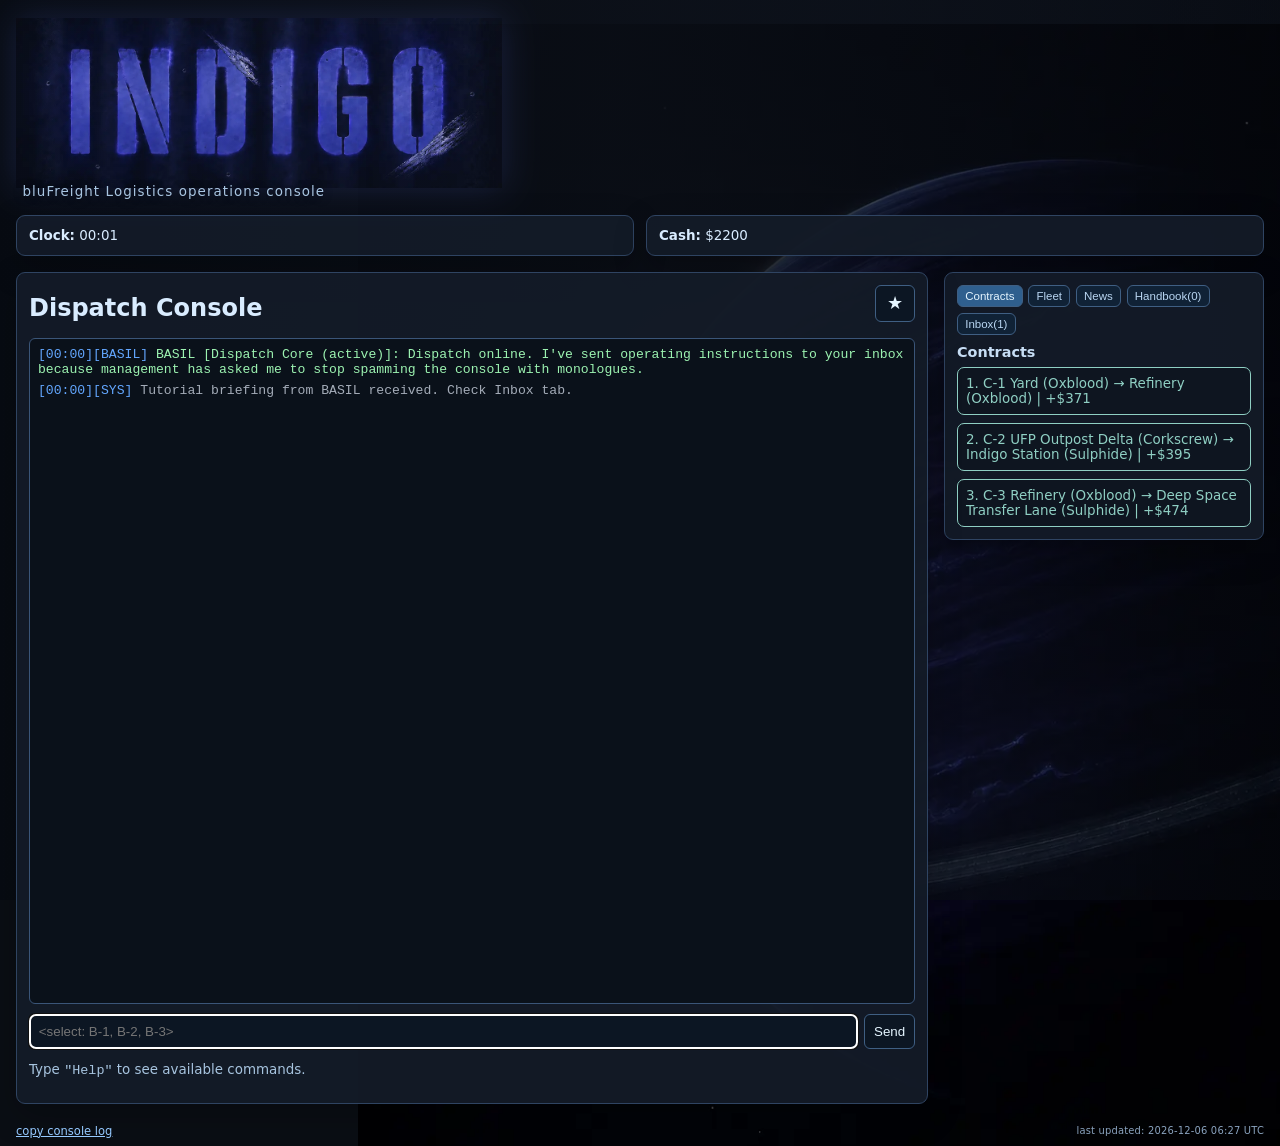
==== index.html @ 4b0c371c "Prevent desktop background seam" ====
<!doctype html>
<html lang="en">
<head>
  <meta charset="UTF-8" />
  <meta name="viewport" content="width=device-width, initial-scale=1.0" />
  <title>bluFreight Indigo Ops Prototype</title>
  <link rel="preload" as="image" href="assets/indigo-title.webp" type="image/webp" />
  <link rel="preload" as="image" href="assets/indigo-planet.webp" type="image/webp" />
  <link rel="stylesheet" href="styles.css?v=indigo-art-20260921b" />
</head>
<body>
  <main class="layout">
    <header class="game-header">
      <h1 class="game-title">
        <span class="sr-only">INDIGO</span>
        <img class="game-title-art" src="assets/indigo-title.webp" width="1200" height="419" alt="" aria-hidden="true" />
      </h1>
      <p>bluFreight Logistics operations console</p>
    </header>

    <section class="stats" aria-label="Game statistics">
      <div><strong>Clock:</strong> <span id="clock">00:00</span></div>
      <div><strong>Cash:</strong> $<span id="cash">0</span></div>
    </section>
    <div class="sr-only" aria-hidden="true">
      <span id="rep">0</span>
      <span id="risk">0</span>
      <span id="escort">Off</span>
    </div>

    <section class="grid">
      <article class="panel metrics-panel">
        <div class="tab-row" role="tablist" aria-label="Grid tabs">
          <button type="button" class="tab-btn is-active" role="tab" aria-selected="true" aria-controls="metrics-contracts" id="tab-contracts" data-tab="contracts">Contracts</button>
          <button type="button" class="tab-btn" role="tab" aria-selected="false" aria-controls="metrics-fleet" id="tab-fleet" data-tab="fleet">Fleet</button>
          <button type="button" class="tab-btn" role="tab" aria-selected="false" aria-controls="metrics-news" id="tab-news" data-tab="news">News</button>
          <button type="button" class="tab-btn" role="tab" aria-selected="false" aria-controls="metrics-almanac" id="tab-almanac" data-tab="almanac">Handbook(<span id="handbook-unread">0</span>)</button>
          <button type="button" class="tab-btn" role="tab" aria-selected="false" aria-controls="metrics-inbox" id="tab-inbox" data-tab="inbox">Inbox(<span id="inbox-unread">0</span>)</button>
        </div>
        <section id="metrics-contracts" class="tab-panel is-active" role="tabpanel" aria-labelledby="tab-contracts">
          <h3>Contracts</h3>
          <ul id="contracts" class="list"></ul>
        </section>
        <section id="metrics-fleet" class="tab-panel" role="tabpanel" aria-labelledby="tab-fleet" hidden>
          <h3>Fleet</h3>
          <ul id="fleet" class="list"></ul>
        </section>
        <section id="metrics-news" class="tab-panel" role="tabpanel" aria-labelledby="tab-news" hidden>
          <h3>News</h3>
          <ul id="news-list" class="list"></ul>
        </section>
        <section id="metrics-almanac" class="tab-panel" role="tabpanel" aria-labelledby="tab-almanac" hidden>
          <h3>Handbook</h3>
          <div id="almanac-root" class="almanac-root"></div>
        </section>
        <section id="metrics-inbox" class="tab-panel" role="tabpanel" aria-labelledby="tab-inbox" hidden>
          <h3>Inbox</h3>
          <ul id="inbox-list" class="list"></ul>
        </section>
      </article>

      <article class="panel terminal">
        <div class="console-header">
          <h2>Dispatch Console</h2>
          <button id="console-follow-toggle" type="button" class="copy-btn">★</button>
        </div>
        <div id="feed" class="feed" aria-live="polite"></div>
        <form id="cmd-form" class="cmd-form">
          <label for="cmd" class="sr-only">Command</label>
          <input id="cmd" autocomplete="off" placeholder="<Select a ship>" />
          <label for="hail-action" class="sr-only">Hail action</label>
          <select id="hail-action" hidden>
            <option value="request">request</option>
            <option value="threaten">threaten</option>
            <option value="thank_you">thank you</option>
            <option value="negotiate">negotiate</option>
            <option value="insult">insult</option>
            <option value="goodbye">goodbye</option>
          </select>
          <button type="submit">Send</button>
        </form>
        <p class="hint">Type <code>"Help"</code> to see available commands.</p>
      </article>
    </section>
  </main>
  <footer class="build-meta-wrap" aria-label="Build metadata">
    <a id="copy-console-link" class="build-meta-link" href="#">copy console log</a>
    <small id="build-meta" class="build-meta">last updated: loading…</small>
  </footer>

  <script>
    const buildMetaElement = document.getElementById("build-meta");
    if (buildMetaElement) {
      const sourceDate = document.lastModified ? new Date(document.lastModified) : new Date();
      const utcDate = Number.isNaN(sourceDate.getTime()) ? new Date() : sourceDate;
      const formattedUtc = utcDate.toISOString().replace("T", " ").slice(0, 16);
      buildMetaElement.textContent = `last updated: ${formattedUtc} UTC`;
    }
    const tabButtons = Array.from(document.querySelectorAll(".tab-btn"));
    const tabPanels = Array.from(document.querySelectorAll(".tab-panel"));
    const setTab = (targetTab) => {
      tabButtons.forEach((button) => {
        const isActive = button.dataset.tab === targetTab;
        button.classList.toggle("is-active", isActive);
        button.setAttribute("aria-selected", String(isActive));
      });
      tabPanels.forEach((panel) => {
        const isActive = panel.id === `metrics-${targetTab}`;
        panel.classList.toggle("is-active", isActive);
        panel.hidden = !isActive;
      });
    };
    tabButtons.forEach((button) => {
      button.addEventListener("click", () => setTab(button.dataset.tab));
    });
  </script>
  <script type="module" src="game.js?v=loaded-handbook-cargo-20260920"></script>
</body>
</html>
---- styles.css ----
:root {
  color-scheme: dark;
  font-family: "IBM Plex Sans", Inter, system-ui, sans-serif;
  --color-bg-page-start: #1a2230;
  --color-bg-page-end: #0a0e14;
  --color-bg-panel: #131b27;
  --color-bg-feed: #0a111a;
  --color-bg-input: #0c1623;
  --color-bg-list-item: #0e1520;
  --color-bg-tab: #102236;
  --color-bg-almanac: #0d1724;
  --color-bg-button-primary: #1d3f5f;
  --color-bg-button: #2e5378;
  --color-bg-button-hover: #4472a1;
  --color-bg-button-active: #2f5f8e;
  --color-bg-button-off: #2a2f36;
  --color-border-panel: #2f4462;
  --color-border-list: #395273;
  --color-border-control: #3f5f83;
  --color-border-feed: #3a5578;
  --color-border-almanac: #35516f;
  --color-border-almanac-divider: #22364d;
  --color-border-dashed: #28415b;
  --color-border-button-off: #555f6d;
  --color-text-page: #d9ecff;
  --color-text-heading: #93cdff;
  --color-text-tab: #b9d6f2;
  --color-text-tab-active: #e5f5ff;
  --color-text-panel-heading: #c7def5;
  --color-text-link: #63a7ff;
  --color-text-main: #e9f2fb;
  --color-text-inbox-summary: #cde6ff;
  --color-text-system: #a4acb8;
  --color-text-button-off: #c4ccd6;
  --color-text-hint: #a7c4df;
  --color-text-build-meta: #8aa3bf;
  --color-text-build-link-hover: #c6e3ff;
  --color-text-choice: #f8cf68;
  --console-neutral-comm: #8fcfc3;
  --console-ufp-comm: #ffd86a;
  --console-blufreight-comm: #95c9ff;
  --console-basil: #9cf3b1;
  --console-budde: #d7b8ff;
  --console-blister: #ffb076;
  --console-arcworks: #b38762;
}

body {
  margin: 0;
  background-color: var(--color-bg-page-end);
  background-image:
    linear-gradient(90deg, rgba(7, 11, 18, 0.98) 0%, rgba(10, 14, 22, 0.9) 48%, rgba(6, 9, 17, 0.54) 100%),
    url("assets/indigo-planet.webp"),
    radial-gradient(circle at top, var(--color-bg-page-start) 0%, var(--color-bg-page-end) 68%);
  background-position: center, right -4vw top 1.5rem, center;
  background-repeat: no-repeat;
  background-size: cover, auto max(calc(100vh + 5rem), min(101.3vw, 1440px)), cover;
  background-attachment: fixed;
  color: var(--color-text-page);
  min-height: 100vh;
}

.layout {
  max-width: min(1700px, 100%);
  margin: 0 auto;
  padding: 1rem;
  font-size: 0.84rem;
  min-height: calc(100vh - 2.5rem);
  display: flex;
  flex-direction: column;
}

.game-header {
  display: flex;
  flex-direction: column;
  align-items: flex-start;
  padding-top: 0.15rem;
}

.game-title {
  width: clamp(300px, 38vw, 520px);
  margin: 0;
  line-height: 0;
}

.game-title-art {
  display: block;
  width: 100%;
  height: auto;
  opacity: 0.9;
  mix-blend-mode: screen;
  filter: drop-shadow(0 0 18px rgba(82, 101, 255, 0.2));
}

.game-header p {
  margin: -0.25rem 0 0 0.4rem;
  color: var(--color-text-hint);
  letter-spacing: 0.08em;
  text-shadow: 0 1px 8px #000;
}

.stats {
  display: grid;
  grid-template-columns: repeat(auto-fit, minmax(150px, 1fr));
  gap: 0.75rem;
  margin: 1rem 0;
}

.stats div,
.panel {
  border: 1px solid var(--color-border-panel);
  background: rgba(19, 27, 39, 0.96);
  border-radius: 9px;
  padding: 0.75rem;
  box-shadow: 0 12px 34px rgba(0, 0, 0, 0.22);
}

.hidden-ui-stat {
  display: none;
}

.grid {
  display: grid;
  grid-template-columns: 1fr minmax(260px, 320px);
  grid-template-areas: "terminal metrics";
  gap: 1rem;
  align-items: start;
  flex: 1;
}

.list {
  list-style: none;
  margin: 0;
  padding: 0;
  display: grid;
  gap: 0.5rem;
}

.list li {
  border: 1px solid var(--color-border-list);
  border-radius: 7px;
  background: var(--color-bg-list-item);
  padding: 0.5rem;
}

#contracts.list li.contract-client-neutral,
#contracts.list li.contract-client-civilian,
#contracts.list li.contract-client-municipal {
  border-color: var(--console-neutral-comm) !important;
  color: var(--console-neutral-comm) !important;
}

#contracts.list li.contract-client-ufp {
  border-color: var(--console-ufp-comm) !important;
  color: var(--console-ufp-comm) !important;
}

#fleet.list li {
  border-color: var(--console-blufreight-comm);
  color: var(--console-blufreight-comm);
}

.terminal {
  grid-area: terminal;
  font-size: 1rem;
}

.metrics-panel {
  grid-area: metrics;
}

.tab-row {
  display: flex;
  flex-wrap: wrap;
  gap: 0.35rem;
  margin-bottom: 0.55rem;
}

.tab-btn {
  font-size: 0.72rem;
  padding: 0.25rem 0.45rem;
  border-radius: 6px;
  border: 1px solid var(--color-border-control);
  background: var(--color-bg-tab);
  color: var(--color-text-tab);
}

.tab-btn.is-active {
  background: var(--color-bg-button-active);
  color: var(--color-text-tab-active);
}

.tab-panel h3 {
  margin: 0.2rem 0 0.45rem;
  font-size: 0.9rem;
  color: var(--color-text-panel-heading);
}

.almanac-root {
  display: grid;
  gap: 0.55rem;
}

.almanac-category {
  border: 1px solid var(--color-border-almanac);
  border-radius: 7px;
  background: var(--color-bg-almanac);
}

.almanac-category > summary,
.almanac-group > summary,
.almanac-entry > summary {
  cursor: pointer;
  list-style: none;
}

.almanac-category.has-unread > summary,
.almanac-group.has-unread > summary,
.almanac-entry.is-unread > summary {
  font-weight: 700;
}

.new-item-marker {
  display: inline-block;
  margin-left: 0.4rem;
  padding: 0.05rem 0.3rem;
  border: 1px solid currentColor;
  border-radius: 999px;
  color: var(--color-text-panel-heading);
  font-size: 0.62rem;
  line-height: 1.2;
  text-transform: uppercase;
  vertical-align: 0.08rem;
}

.almanac-category > summary {
  padding: 0.45rem 0.55rem;
  color: var(--color-text-link);
  font-weight: 700;
}

.almanac-group,
.almanac-entry {
  border-top: 1px solid var(--color-border-almanac-divider);
}

.almanac-group > summary {
  padding: 0.4rem 0.55rem;
  color: var(--color-text-link);
  font-weight: 700;
}

.news-item {
  padding: 0.5rem 0.55rem;
}

.news-item strong {
  display: block;
  color: var(--color-text-link);
  margin-bottom: 0.3rem;
}

.news-item p {
  margin: 0;
  color: var(--color-text-main);
  line-height: 1.35;
}

.news-item-empty {
  color: var(--color-text-muted);
}

.almanac-entry > summary {
  padding: 0.4rem 0.55rem;
  color: var(--color-text-link);
  font-weight: 400;
}

.almanac-entry-description {
  margin: 0;
  padding: 0.2rem 0.55rem 0.55rem;
  color: var(--color-text-main);
  line-height: 1.35;
  border-top: 1px dashed var(--color-border-dashed);
}

.inbox-item {
  padding: 0;
  overflow: hidden;
  border-color: var(--inbox-message-color, var(--color-border-list));
}

.inbox-item.is-unread {
  box-shadow: inset 3px 0 0 var(--color-text-panel-heading);
}

.inbox-message-basil {
  --inbox-message-color: var(--console-basil);
}

.inbox-message-budde {
  --inbox-message-color: var(--console-budde);
}

.inbox-message-comms-blufreight {
  --inbox-message-color: var(--console-blufreight-comm);
}

.inbox-message-comms,
.inbox-message-sys {
  --inbox-message-color: var(--console-neutral-comm);
}

.inbox-message-comms-ufp {
  --inbox-message-color: var(--console-ufp-comm);
}

.inbox-message-comms-blister {
  --inbox-message-color: var(--console-blister);
}

.inbox-message-comms-arcworks {
  --inbox-message-color: var(--console-arcworks);
}

.inbox-mail > summary {
  cursor: pointer;
  list-style: none;
  padding: 0.45rem 0.55rem;
  color: var(--inbox-message-color, var(--color-text-inbox-summary));
  font-weight: 700;
}

.inbox-mail-body {
  margin: 0;
  padding: 0.2rem 0.55rem 0.6rem;
  border-top: 1px dashed var(--color-border-dashed);
  color: var(--inbox-message-color, var(--color-text-main));
  line-height: 1.4;
  white-space: pre-line;
}

.feed {
  height: min(72vh, 900px);
  overflow: auto;
  background: var(--color-bg-feed);
  border: 1px solid var(--color-border-feed);
  border-radius: 6px;
  padding: 0.5rem;
  font-family: ui-monospace, SFMono-Regular, Menlo, monospace;
  font-size: 0.82rem;
  white-space: pre-wrap;
}

.line {
  margin-bottom: 0.35rem;
}

.body {
  color: var(--color-text-main);
}

.stamp {
  color: var(--color-text-link);
}

.line.type-sys .body {
  color: var(--color-text-system);
}

.line.type-basil .body {
  color: var(--console-basil);
}

.line.type-budde .body {
  color: var(--console-budde);
}

.line.type-comms-blufreight .body {
  color: var(--console-blufreight-comm);
}

.line.type-comms .body {
  color: var(--console-neutral-comm);
}

.line.type-comms-ufp .body {
  color: var(--console-ufp-comm);
}

.line.type-comms-blister .body {
  color: var(--console-blister);
}

.line.type-comms-arcworks .body {
  color: var(--console-arcworks);
}

.copy-btn {
  margin-bottom: 0.5rem;
  border-radius: 6px;
  border: 1px solid var(--color-border-control);
  background: var(--color-bg-button-primary);
  color: var(--color-text-tab-active);
  padding: 0.4rem 0.6rem;
  font-size: 0.78rem;
}

.console-header {
  display: flex;
  align-items: center;
  justify-content: space-between;
  gap: 0.45rem;
  margin-bottom: 0.5rem;
}

.console-header h2 {
  margin: 0;
}

#console-follow-toggle {
  font-size: 1.1rem;
  line-height: 1;
  padding-inline: 0.7rem;
}

.copy-btn.is-off {
  background: var(--color-bg-button-off);
  border-color: var(--color-border-button-off);
  color: var(--color-text-button-off);
}

.copy-btn:hover {
  background: var(--color-bg-button-active);
}

.choice {
  color: var(--color-text-choice);
  font-weight: 700;
}

.cmd-form {
  margin-top: 0.6rem;
  display: grid;
  grid-template-columns: 1fr auto;
  gap: 0.4rem;
}

.terminal input,
.terminal button {
  border-radius: 6px;
  border: 1px solid var(--color-border-control);
  background: var(--color-bg-input);
  color: var(--color-text-tab-active);
  padding: 0.55rem;
}

button {
  cursor: pointer;
  background: var(--color-bg-button);
}

button:hover {
  background: var(--color-bg-button-hover);
}

.hint {
  color: var(--color-text-hint);
  font-size: 0.84rem;
}

.sr-only {
  position: absolute;
  width: 1px;
  height: 1px;
  overflow: hidden;
  clip-path: inset(50%);
}

.build-meta-wrap {
  display: flex;
  justify-content: space-between;
  align-items: center;
  margin: 0.2rem 0 0.6rem;
  padding: 0 1rem;
}

.build-meta {
  font-size: 0.62rem;
  color: var(--color-text-build-meta);
  letter-spacing: 0.02em;
}

.build-meta-link {
  font-size: 0.72rem;
  color: var(--console-blufreight-comm);
  text-decoration: underline;
  text-transform: lowercase;
}

.build-meta-link:hover {
  color: var(--color-text-build-link-hover);
}

@media (max-width: 800px) {
  body {
    background-position: center, center top 5rem, center;
    background-size: cover, 140vw auto, cover;
    background-attachment: scroll;
  }

  .game-header {
    align-items: center;
    text-align: center;
  }

  .game-title {
    width: min(92vw, 500px);
  }

  .game-header p {
    margin-left: 0;
  }

  .grid {
    grid-template-columns: 1fr;
    grid-template-areas:
      "terminal"
      "metrics";
  }

  .feed {
    height: 50vh;
  }
}
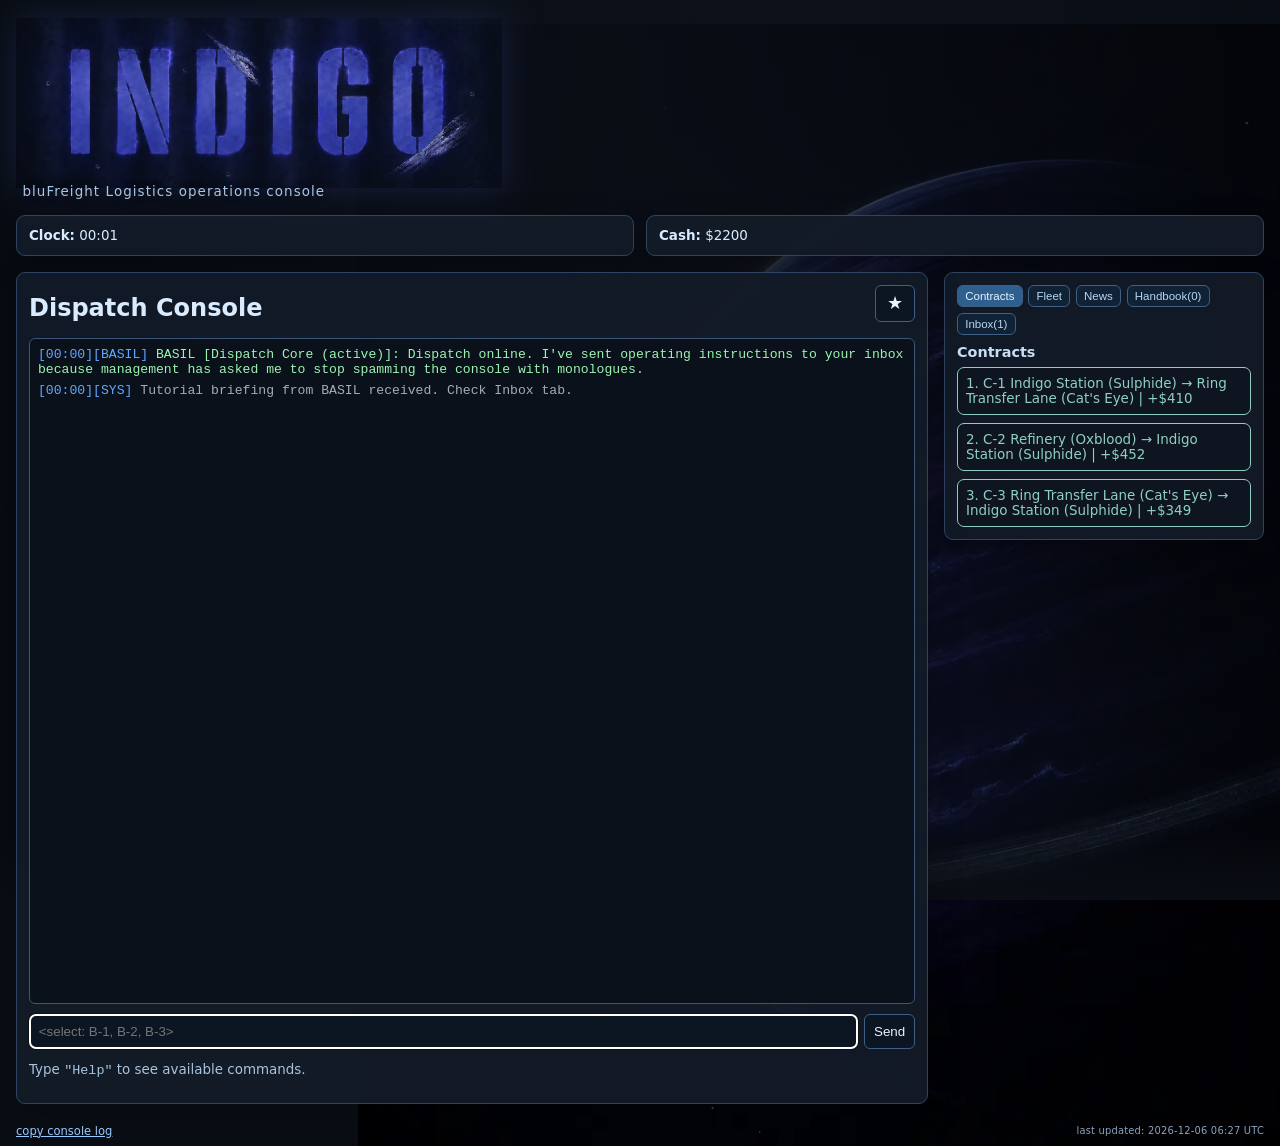
==== commit 4c5353e1: "Restore planet scale and fade desktop edge" ====
--- a/index.html
+++ b/index.html
@@ -6,7 +6,7 @@
   <title>bluFreight Indigo Ops Prototype</title>
   <link rel="preload" as="image" href="assets/indigo-title.webp" type="image/webp" />
   <link rel="preload" as="image" href="assets/indigo-planet.webp" type="image/webp" />
-  <link rel="stylesheet" href="styles.css?v=indigo-art-20260921b" />
+  <link rel="stylesheet" href="styles.css?v=indigo-art-20260921c" />
 </head>
 <body>
   <main class="layout">
--- a/styles.css
+++ b/styles.css
@@ -49,12 +49,13 @@
   margin: 0;
   background-color: var(--color-bg-page-end);
   background-image:
+    linear-gradient(to top, rgba(10, 14, 20, 1) 0%, rgba(10, 14, 20, 0) 4rem),
     linear-gradient(90deg, rgba(7, 11, 18, 0.98) 0%, rgba(10, 14, 22, 0.9) 48%, rgba(6, 9, 17, 0.54) 100%),
     url("assets/indigo-planet.webp"),
     radial-gradient(circle at top, var(--color-bg-page-start) 0%, var(--color-bg-page-end) 68%);
-  background-position: center, right -4vw top 1.5rem, center;
+  background-position: center, center, right -4vw top 1.5rem, center;
   background-repeat: no-repeat;
-  background-size: cover, auto max(calc(100vh + 5rem), min(101.3vw, 1440px)), cover;
+  background-size: cover, cover, min(76vw, 1080px) auto, cover;
   background-attachment: fixed;
   color: var(--color-text-page);
   min-height: 100vh;
@@ -504,6 +505,10 @@
 
 @media (max-width: 800px) {
   body {
+    background-image:
+      linear-gradient(90deg, rgba(7, 11, 18, 0.98) 0%, rgba(10, 14, 22, 0.9) 48%, rgba(6, 9, 17, 0.54) 100%),
+      url("assets/indigo-planet.webp"),
+      radial-gradient(circle at top, var(--color-bg-page-start) 0%, var(--color-bg-page-end) 68%);
     background-position: center, center top 5rem, center;
     background-size: cover, 140vw auto, cover;
     background-attachment: scroll;
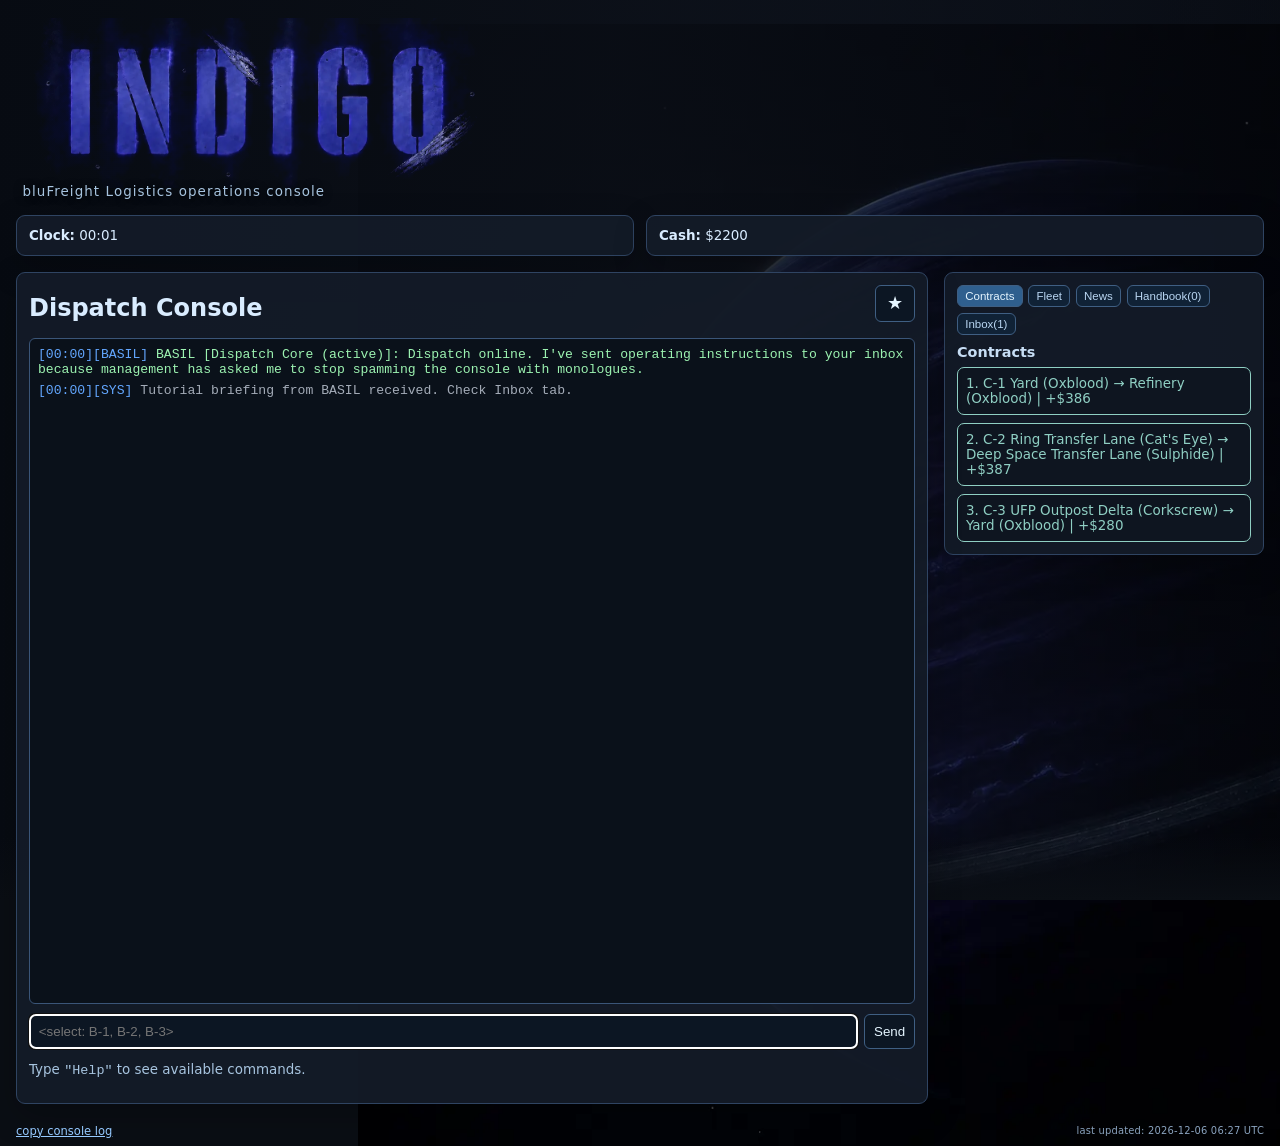
==== commit dd81f67c: "Blend Indigo title artwork into background" ====
--- a/index.html
+++ b/index.html
@@ -6,7 +6,7 @@
   <title>bluFreight Indigo Ops Prototype</title>
   <link rel="preload" as="image" href="assets/indigo-title.webp" type="image/webp" />
   <link rel="preload" as="image" href="assets/indigo-planet.webp" type="image/webp" />
-  <link rel="stylesheet" href="styles.css?v=indigo-art-20260921c" />
+  <link rel="stylesheet" href="styles.css?v=indigo-art-20260921d" />
 </head>
 <body>
   <main class="layout">
--- a/styles.css
+++ b/styles.css
@@ -89,8 +89,7 @@
   width: 100%;
   height: auto;
   opacity: 0.9;
-  mix-blend-mode: screen;
-  filter: drop-shadow(0 0 18px rgba(82, 101, 255, 0.2));
+  mix-blend-mode: lighten;
 }
 
 .game-header p {
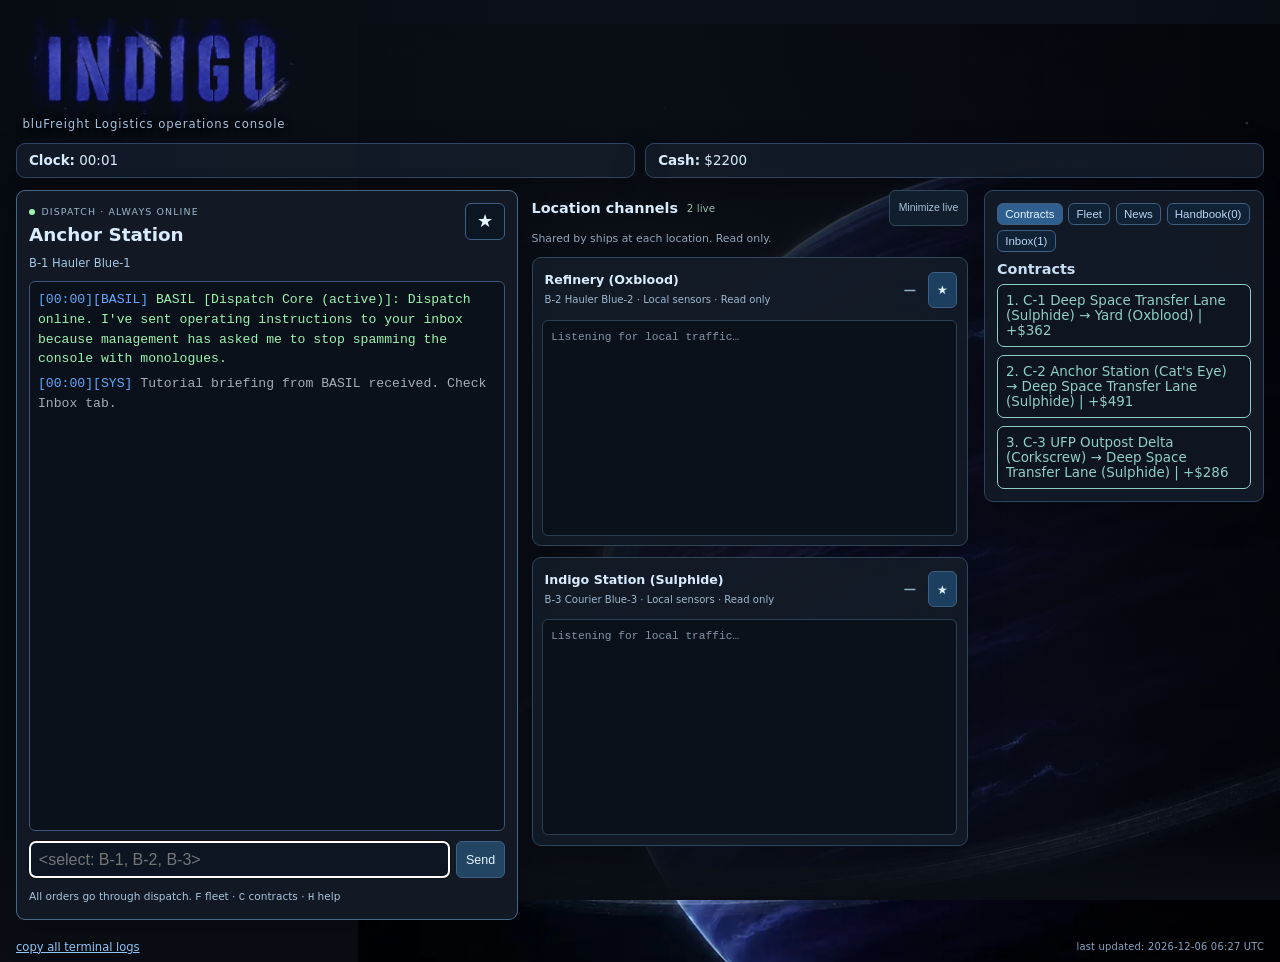
==== commit f647a098: "Add location-based read-only terminals with persistent signal history Keep Anchor dispatch always op" ====
--- a/index.html
+++ b/index.html
@@ -6,7 +6,7 @@
   <title>bluFreight Indigo Ops Prototype</title>
   <link rel="preload" as="image" href="assets/indigo-title.webp" type="image/webp" />
   <link rel="preload" as="image" href="assets/indigo-planet.webp" type="image/webp" />
-  <link rel="stylesheet" href="styles.css?v=indigo-art-20260921d" />
+  <link rel="stylesheet" href="styles.css?v=location-terminals-20261028" />
 </head>
 <body>
   <main class="layout">
@@ -59,15 +59,20 @@
         </section>
       </article>
 
-      <article class="panel terminal">
+      <section class="communications" aria-label="Operations terminals">
+      <article class="panel terminal dispatch-terminal" aria-labelledby="dispatch-title" data-channel="anchor_station">
         <div class="console-header">
-          <h2>Dispatch Console</h2>
+          <div>
+            <p class="terminal-eyebrow"><span class="signal-dot" aria-hidden="true"></span> DISPATCH · ALWAYS ONLINE</p>
+            <h2 id="dispatch-title">Anchor Station</h2>
+          </div>
           <button id="console-follow-toggle" type="button" class="copy-btn">★</button>
         </div>
-        <div id="feed" class="feed" aria-live="polite"></div>
+        <p id="dispatch-ships" class="dispatch-ships">Connecting fleet…</p>
+        <div id="feed" class="feed" role="log" aria-label="Anchor Station dispatch transmissions" aria-live="polite" tabindex="0"></div>
         <form id="cmd-form" class="cmd-form">
           <label for="cmd" class="sr-only">Command</label>
-          <input id="cmd" autocomplete="off" placeholder="<Select a ship>" />
+          <input id="cmd" autocomplete="off" spellcheck="false" autocapitalize="off" placeholder="<Select a ship>" />
           <label for="hail-action" class="sr-only">Hail action</label>
           <select id="hail-action" hidden>
             <option value="request">request</option>
@@ -79,12 +84,26 @@
           </select>
           <button type="submit">Send</button>
         </form>
-        <p class="hint">Type <code>"Help"</code> to see available commands.</p>
+        <p class="hint">All orders go through dispatch. <code>F</code> fleet · <code>C</code> contracts · <code>H</code> help</p>
       </article>
+      <section class="sensor-bank" aria-labelledby="sensor-bank-title">
+        <div class="sensor-bank-header">
+          <div><h2 id="sensor-bank-title">Location channels</h2><span id="channel-count" class="channel-count">Connecting…</span></div>
+          <button id="minimize-channels" type="button" class="quiet-button">Minimize live</button>
+        </div>
+        <p class="sensor-bank-hint">Shared by ships at each location. Read only.</p>
+        <div id="location-channels" class="location-channels"></div>
+        <p id="channels-empty" class="channels-empty" hidden>All fleet ships are at Anchor. Remote channels open when ships leave.</p>
+        <section id="inactive-channels-section" class="inactive-channels-section" aria-labelledby="inactive-channels-title" hidden>
+          <h3 id="inactive-channels-title">Signal history <span id="inactive-channel-count">0</span></h3>
+          <div id="inactive-channels" class="location-channels"></div>
+        </section>
+      </section>
+      </section>
     </section>
   </main>
   <footer class="build-meta-wrap" aria-label="Build metadata">
-    <a id="copy-console-link" class="build-meta-link" href="#">copy console log</a>
+    <a id="copy-console-link" class="build-meta-link" href="#">copy all terminal logs</a>
     <small id="build-meta" class="build-meta">last updated: loading…</small>
   </footer>
 
@@ -114,6 +133,6 @@
       button.addEventListener("click", () => setTab(button.dataset.tab));
     });
   </script>
-  <script type="module" src="game.js?v=loaded-handbook-cargo-20260920"></script>
+  <script type="module" src="game.js?v=location-terminals-20261028"></script>
 </body>
 </html>
--- a/styles.css
+++ b/styles.css
@@ -121,7 +121,7 @@
 
 .grid {
   display: grid;
-  grid-template-columns: 1fr minmax(260px, 320px);
+  grid-template-columns: minmax(0, 1fr) minmax(240px, 280px);
   grid-template-areas: "terminal metrics";
   gap: 1rem;
   align-items: start;
@@ -161,7 +161,7 @@
 }
 
 .terminal {
-  grid-area: terminal;
+  min-width: 0;
   font-size: 1rem;
 }
 
@@ -537,3 +537,125 @@
     height: 50vh;
   }
 }
+
+/* Location-based comms: stable dispatch, quiet remote feeds and compact history. */
+* { box-sizing: border-box; }
+[hidden] { display: none !important; }
+.game-title { width: clamp(200px, 23vw, 310px); }
+.game-header p { font-size: 0.73rem; }
+.stats { margin: 0.75rem 0; gap: 0.65rem; }
+.stats div { padding: 0.55rem 0.75rem; }
+.communications {
+  grid-area: terminal;
+  display: grid;
+  grid-template-columns: minmax(0, 1.15fr) minmax(0, 1fr);
+  gap: 0.85rem;
+  align-items: start;
+  min-width: 0;
+}
+.dispatch-terminal {
+  position: sticky;
+  top: 0.75rem;
+  border-color: #466786;
+}
+.console-header h2 { font-size: 1.15rem; font-weight: 650; }
+.terminal-eyebrow {
+  display: flex;
+  align-items: center;
+  gap: 0.4rem;
+  font-size: 0.59rem;
+  letter-spacing: 0.12em;
+  color: #9ab5ca;
+  margin: 0 0 0.4rem;
+}
+.signal-dot {
+  width: 6px;
+  height: 6px;
+  border-radius: 50%;
+  background: #9cf3b1;
+}
+.dispatch-ships {
+  margin: 0.15rem 0 0.7rem;
+  color: #a4c6e4;
+  font-size: 0.72rem;
+  overflow-wrap: anywhere;
+}
+.dispatch-terminal > .feed { height: clamp(260px, calc(100dvh - 350px), 730px); }
+.feed { overflow-wrap: anywhere; line-height: 1.5; scrollbar-width: thin; }
+.feed:focus-visible { outline: 2px solid #93cdff; outline-offset: 2px; }
+.cmd-form { grid-template-columns: minmax(0, 1fr) auto; }
+.cmd-form input, .cmd-form select { min-width: 0; width: 100%; font-size: 16px; }
+.cmd-form select { border: 1px solid #3f5f83; border-radius: 6px; background: #0c1623; color: #e5f5ff; }
+.cmd-form button { font-size: 0.78rem; background: #234564; }
+.terminal .hint { margin-bottom: 0.1rem; font-size: 0.66rem; line-height: 1.5; }
+.sensor-bank { min-width: 0; }
+.sensor-bank-header { display: flex; justify-content: space-between; gap: 0.5rem; align-items: center; }
+.sensor-bank-header > div { display: flex; gap: 0.55rem; align-items: center; flex-wrap: wrap; }
+.sensor-bank-header h2 { font-size: 0.9rem; margin: 0; font-weight: 600; }
+.channel-count { color: #98bda9; font-size: 0.65rem; white-space: nowrap; }
+.quiet-button {
+  border: 1px solid #30475d;
+  border-radius: 6px;
+  background: #111e2c;
+  color: #a7c4df;
+  padding: 0.45rem 0.55rem;
+  font-size: 0.65rem;
+  white-space: nowrap;
+  min-height: 36px;
+}
+.sensor-bank-hint { margin: 0.4rem 0 0.75rem; color: #93a7ba; font-size: 0.68rem; }
+.location-channels { display: flex; flex-direction: column; gap: 0.65rem; }
+.location-terminal { min-width: 0; padding: 0.6rem; border-color: #2f475b; }
+.channel-header { display: flex; align-items: center; gap: 0.35rem; }
+.channel-toggle {
+  display: flex;
+  align-items: center;
+  gap: 0.5rem;
+  flex: 1;
+  min-width: 0;
+  min-height: 44px;
+  border: 0;
+  border-radius: 4px;
+  padding: 0.15rem;
+  text-align: left;
+  background: transparent;
+  color: #d9ecff;
+  font: inherit;
+}
+.channel-toggle:hover { background: #1a2a3b; }
+.channel-identity { min-width: 0; flex: 1; }
+.channel-title { display: block; font-weight: 600; font-size: 0.79rem; overflow-wrap: anywhere; }
+.channel-ships { display: block; margin-top: 0.3rem; color: #9db8d0; font-size: 0.63rem; line-height: 1.5; overflow-wrap: anywhere; }
+.channel-chevron { color: #91b2cd; font-size: 1.1rem; padding-inline: 0.2rem; }
+.channel-unread { border-radius: 4px; padding: 0.2rem 0.3rem; background: #263e51; color: #c3def3; font-size: 0.6rem; white-space: nowrap; }
+.channel-follow { flex: none; margin: 0; padding: 0.35rem 0.5rem; min-height: 36px; }
+.location-feed { height: clamp(155px, 24vh, 255px); margin-top: 0.5rem; font-size: 0.72rem; padding: 0.5rem; border-color: #2c4054; }
+.location-feed:empty::before { content: "Listening for local traffic…"; display: block; color: #8195a8; font-size: 0.7rem; }
+.channel-preview { margin: 0.35rem 0.15rem 0.1rem; color: #8ca1b6; font-size: 0.65rem; overflow: hidden; white-space: nowrap; text-overflow: ellipsis; }
+.inactive-channels-section { margin-top: 1rem; }
+.inactive-channels-section h3 { margin: 0 0 0.6rem; color: #8fa1b4; font-size: 0.7rem; font-weight: 500; }
+#inactive-channel-count { margin-left: 0.25rem; }
+.is-inactive { background: #101821; border-color: #283646; box-shadow: none; }
+.is-inactive .channel-title { color: #9dabbc; }
+.is-inactive .channel-ships { color: #8593a3; }
+.channels-empty { padding: 1rem; border: 1px dashed #34495e; border-radius: 8px; color: #9db1c5; font-size: 0.75rem; line-height: 1.6; }
+button:focus-visible, a:focus-visible { outline: 2px solid #93cdff; outline-offset: 2px; }
+
+@media (max-width: 1150px) {
+  .grid { grid-template-columns: minmax(0, 1fr); grid-template-areas: "terminal" "metrics"; }
+  .metrics-panel { margin-top: 0.1rem; }
+  .tab-row { gap: 0.5rem; }
+  .tab-btn { min-height: 36px; }
+}
+@media (max-width: 650px) {
+  .layout { padding: 0.65rem; }
+  .game-title { width: 210px; }
+  .game-header p { font-size: 0.62rem; }
+  .communications { grid-template-columns: minmax(0, 1fr); gap: 1rem; }
+  .dispatch-terminal { position: static; }
+  .dispatch-terminal > .feed { height: clamp(210px, 36dvh, 380px); }
+  .location-feed { height: 210px; }
+  .sensor-bank-header h2 { font-size: 0.85rem; }
+  .build-meta-wrap { padding-inline: 0.65rem; gap: 0.5rem; }
+  .build-meta { text-align: right; }
+}
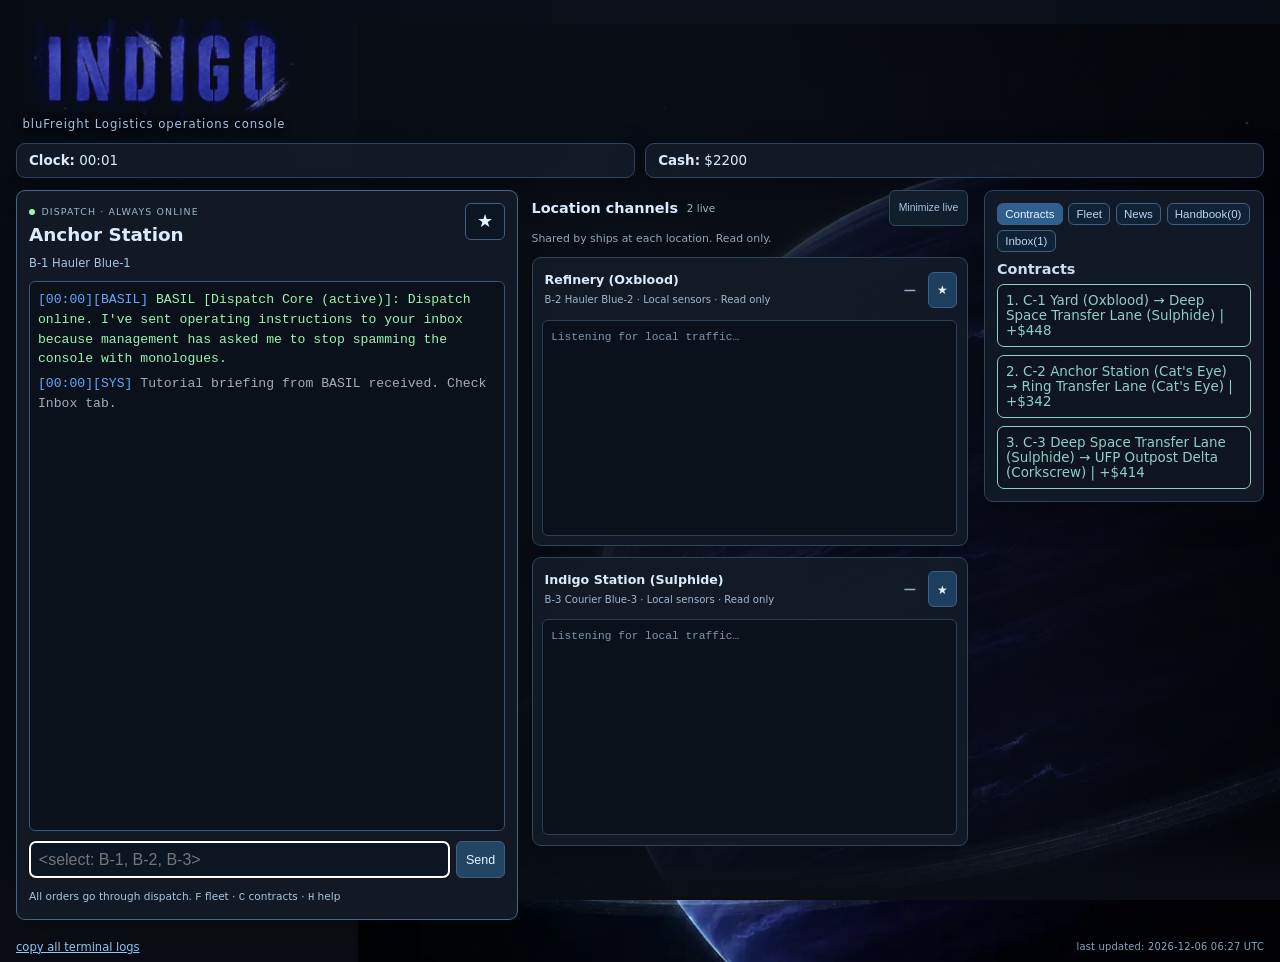
==== commit d91bf363: "Polish terminal reactivation and refresh cached UI modules Reset stale delivery backlogs when a loca" ====
--- a/index.html
+++ b/index.html
@@ -6,7 +6,7 @@
   <title>bluFreight Indigo Ops Prototype</title>
   <link rel="preload" as="image" href="assets/indigo-title.webp" type="image/webp" />
   <link rel="preload" as="image" href="assets/indigo-planet.webp" type="image/webp" />
-  <link rel="stylesheet" href="styles.css?v=location-terminals-20261028" />
+  <link rel="stylesheet" href="styles.css?v=location-terminals-20261028b" />
 </head>
 <body>
   <main class="layout">
@@ -133,6 +133,6 @@
       button.addEventListener("click", () => setTab(button.dataset.tab));
     });
   </script>
-  <script type="module" src="game.js?v=location-terminals-20261028"></script>
+  <script type="module" src="game.js?v=location-terminals-20261028b"></script>
 </body>
 </html>
--- a/styles.css
+++ b/styles.css
@@ -631,6 +631,7 @@
 .channel-follow { flex: none; margin: 0; padding: 0.35rem 0.5rem; min-height: 36px; }
 .location-feed { height: clamp(155px, 24vh, 255px); margin-top: 0.5rem; font-size: 0.72rem; padding: 0.5rem; border-color: #2c4054; }
 .location-feed:empty::before { content: "Listening for local traffic…"; display: block; color: #8195a8; font-size: 0.7rem; }
+.is-inactive .location-feed:empty::before { content: "No transmissions recorded."; }
 .channel-preview { margin: 0.35rem 0.15rem 0.1rem; color: #8ca1b6; font-size: 0.65rem; overflow: hidden; white-space: nowrap; text-overflow: ellipsis; }
 .inactive-channels-section { margin-top: 1rem; }
 .inactive-channels-section h3 { margin: 0 0 0.6rem; color: #8fa1b4; font-size: 0.7rem; font-weight: 500; }
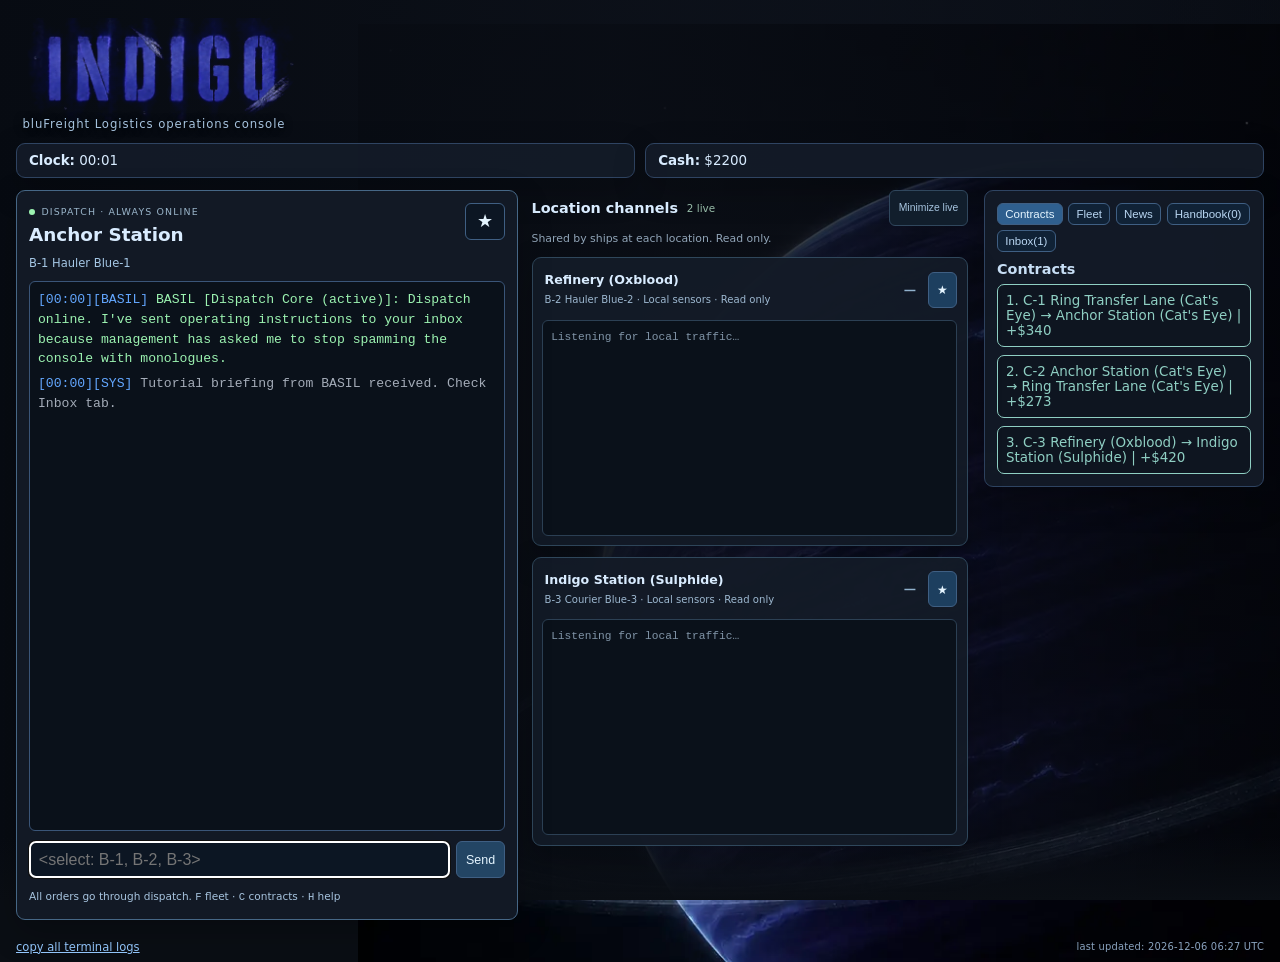
==== commit da37d93b: "Group inactive locations in Signal log and mirror departure comms Hide unoccupied transit routes and" ====
--- a/index.html
+++ b/index.html
@@ -6,7 +6,7 @@
   <title>bluFreight Indigo Ops Prototype</title>
   <link rel="preload" as="image" href="assets/indigo-title.webp" type="image/webp" />
   <link rel="preload" as="image" href="assets/indigo-planet.webp" type="image/webp" />
-  <link rel="stylesheet" href="styles.css?v=location-terminals-20261028b" />
+  <link rel="stylesheet" href="styles.css?v=location-terminals-20261028c" />
 </head>
 <body>
   <main class="layout">
@@ -94,10 +94,10 @@
         <p class="sensor-bank-hint">Shared by ships at each location. Read only.</p>
         <div id="location-channels" class="location-channels"></div>
         <p id="channels-empty" class="channels-empty" hidden>All fleet ships are at Anchor. Remote channels open when ships leave.</p>
-        <section id="inactive-channels-section" class="inactive-channels-section" aria-labelledby="inactive-channels-title" hidden>
-          <h3 id="inactive-channels-title">Signal history <span id="inactive-channel-count">0</span></h3>
+        <details id="inactive-channels-section" class="inactive-channels-section" aria-labelledby="inactive-channels-title" hidden>
+          <summary id="inactive-channels-title">Signal log <span id="inactive-channel-count">0</span></summary>
           <div id="inactive-channels" class="location-channels"></div>
-        </section>
+        </details>
       </section>
       </section>
     </section>
@@ -133,6 +133,6 @@
       button.addEventListener("click", () => setTab(button.dataset.tab));
     });
   </script>
-  <script type="module" src="game.js?v=location-terminals-20261028b"></script>
+  <script type="module" src="game.js?v=location-terminals-20261028c"></script>
 </body>
 </html>
--- a/styles.css
+++ b/styles.css
@@ -660,3 +660,6 @@
   .build-meta-wrap { padding-inline: 0.65rem; gap: 0.5rem; }
   .build-meta { text-align: right; }
 }
+
+.inactive-channels-section > summary { cursor: pointer; color: #a7c4df; font-size: 0.75rem; padding: 0.65rem; border: 1px solid #30475d; border-radius: 6px; background: #111e2c; }
+.inactive-channels-section[open] > summary { margin-bottom: 0.65rem; }
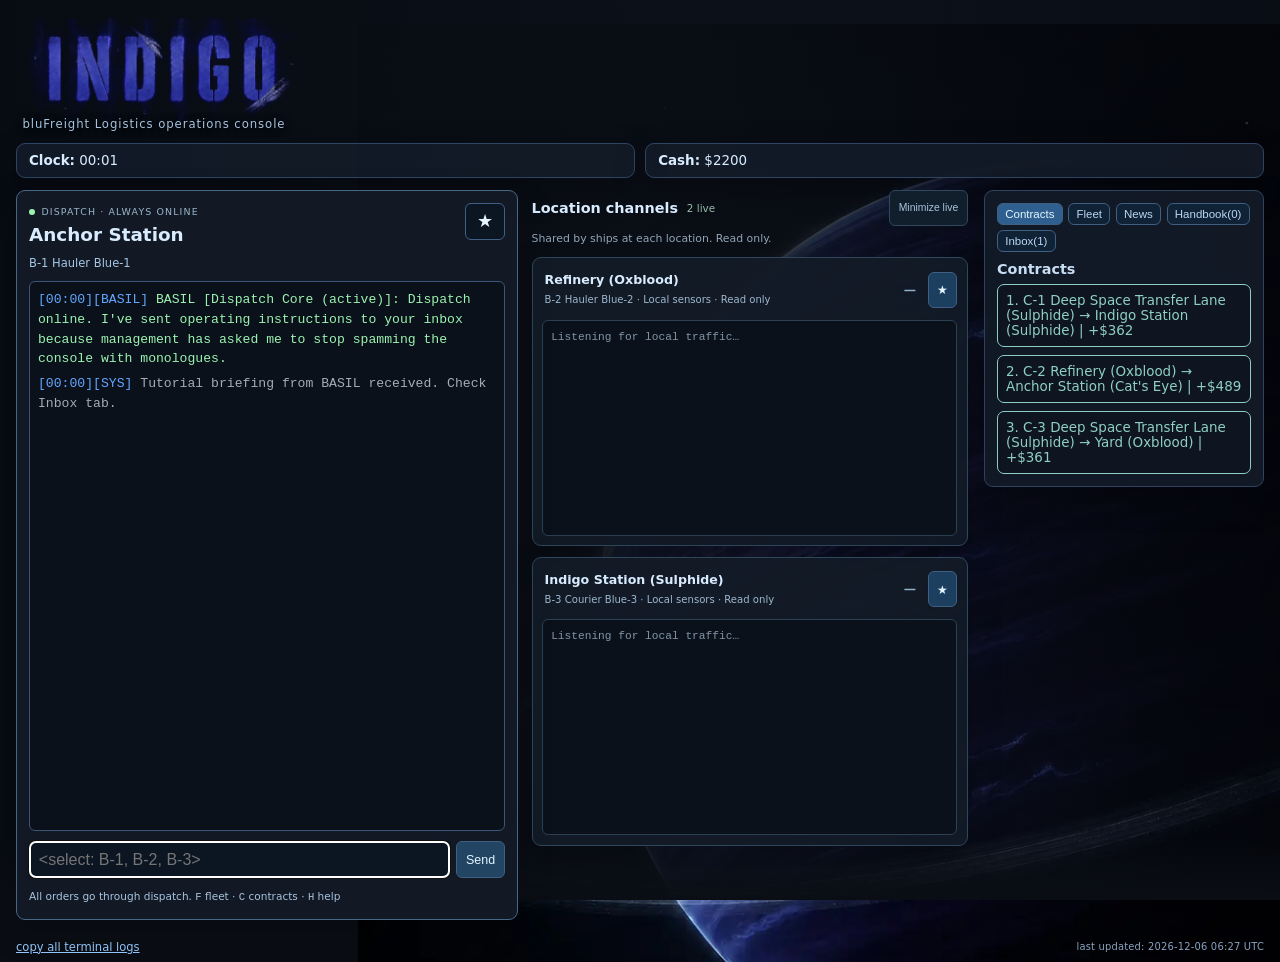
==== commit 4ae4eaf8: "Remove transit terminals and focus dispatch on in-flight reports Keep location chatter where ships h" ====
--- a/index.html
+++ b/index.html
@@ -6,7 +6,7 @@
   <title>bluFreight Indigo Ops Prototype</title>
   <link rel="preload" as="image" href="assets/indigo-title.webp" type="image/webp" />
   <link rel="preload" as="image" href="assets/indigo-planet.webp" type="image/webp" />
-  <link rel="stylesheet" href="styles.css?v=location-terminals-20261028c" />
+  <link rel="stylesheet" href="styles.css?v=location-terminals-20261028d" />
 </head>
 <body>
   <main class="layout">
@@ -133,6 +133,6 @@
       button.addEventListener("click", () => setTab(button.dataset.tab));
     });
   </script>
-  <script type="module" src="game.js?v=location-terminals-20261028c"></script>
+  <script type="module" src="game.js?v=location-terminals-20261028d"></script>
 </body>
 </html>
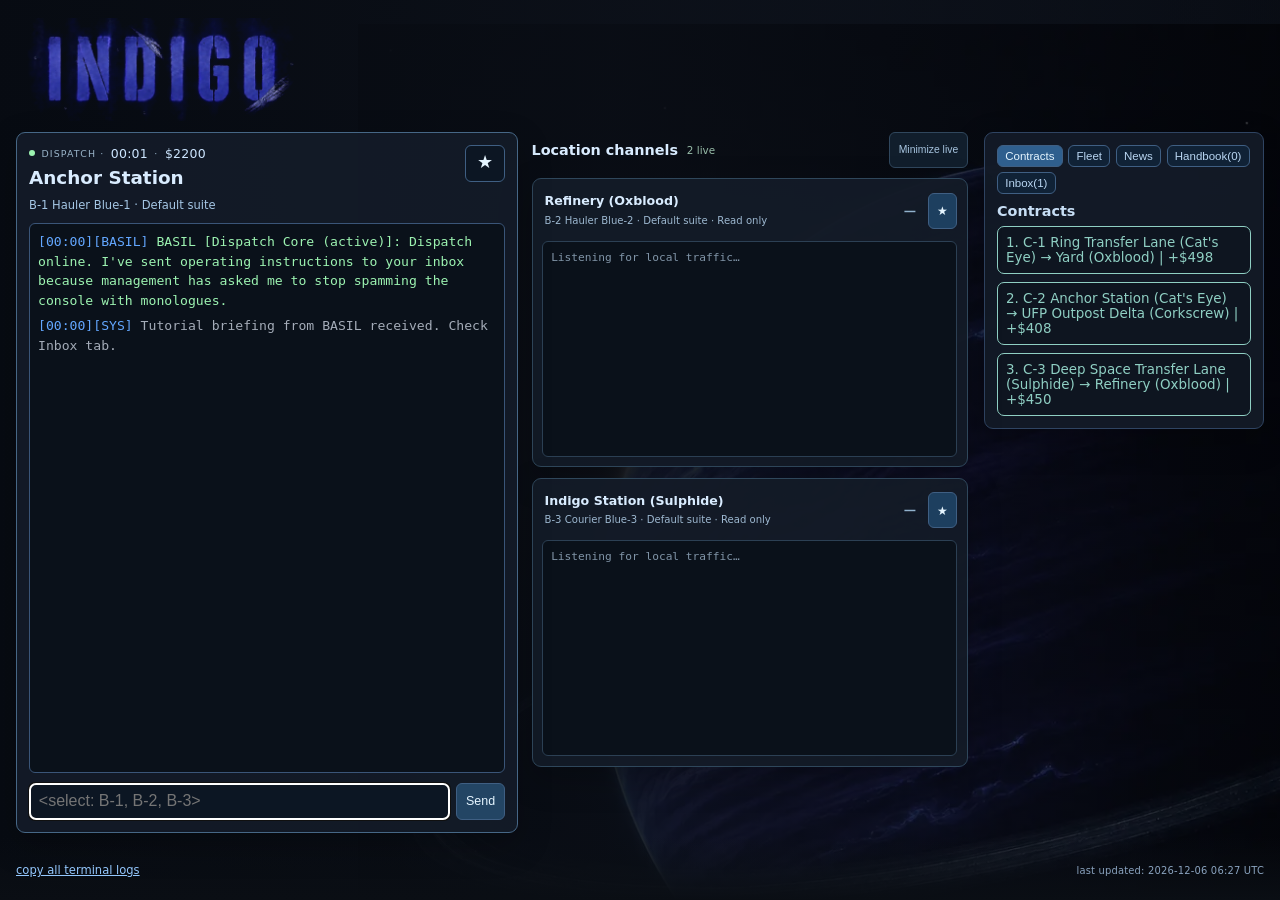
==== commit 552eaaef: "Compact mobile terminal headers and display actual sensor configurations Remove redundant instructio" ====
--- a/index.html
+++ b/index.html
@@ -6,7 +6,7 @@
   <title>bluFreight Indigo Ops Prototype</title>
   <link rel="preload" as="image" href="assets/indigo-title.webp" type="image/webp" />
   <link rel="preload" as="image" href="assets/indigo-planet.webp" type="image/webp" />
-  <link rel="stylesheet" href="styles.css?v=location-terminals-20261028d" />
+  <link rel="stylesheet" href="styles.css?v=mobile-terminals-20261029" />
 </head>
 <body>
   <main class="layout">
@@ -15,13 +15,8 @@
         <span class="sr-only">INDIGO</span>
         <img class="game-title-art" src="assets/indigo-title.webp" width="1200" height="419" alt="" aria-hidden="true" />
       </h1>
-      <p>bluFreight Logistics operations console</p>
     </header>
 
-    <section class="stats" aria-label="Game statistics">
-      <div><strong>Clock:</strong> <span id="clock">00:00</span></div>
-      <div><strong>Cash:</strong> $<span id="cash">0</span></div>
-    </section>
     <div class="sr-only" aria-hidden="true">
       <span id="rep">0</span>
       <span id="risk">0</span>
@@ -63,7 +58,7 @@
       <article class="panel terminal dispatch-terminal" aria-labelledby="dispatch-title" data-channel="anchor_station">
         <div class="console-header">
           <div>
-            <p class="terminal-eyebrow"><span class="signal-dot" aria-hidden="true"></span> DISPATCH · ALWAYS ONLINE</p>
+            <p class="terminal-eyebrow"><span class="signal-dot" aria-hidden="true"></span> DISPATCH · <span id="clock" role="timer" aria-label="Elapsed time">00:00</span> · <span aria-label="Cash balance">$<span id="cash">0</span></span></p>
             <h2 id="dispatch-title">Anchor Station</h2>
           </div>
           <button id="console-follow-toggle" type="button" class="copy-btn">★</button>
@@ -84,14 +79,12 @@
           </select>
           <button type="submit">Send</button>
         </form>
-        <p class="hint">All orders go through dispatch. <code>F</code> fleet · <code>C</code> contracts · <code>H</code> help</p>
       </article>
       <section class="sensor-bank" aria-labelledby="sensor-bank-title">
         <div class="sensor-bank-header">
           <div><h2 id="sensor-bank-title">Location channels</h2><span id="channel-count" class="channel-count">Connecting…</span></div>
           <button id="minimize-channels" type="button" class="quiet-button">Minimize live</button>
         </div>
-        <p class="sensor-bank-hint">Shared by ships at each location. Read only.</p>
         <div id="location-channels" class="location-channels"></div>
         <p id="channels-empty" class="channels-empty" hidden>All fleet ships are at Anchor. Remote channels open when ships leave.</p>
         <details id="inactive-channels-section" class="inactive-channels-section" aria-labelledby="inactive-channels-title" hidden>
@@ -133,6 +126,6 @@
       button.addEventListener("click", () => setTab(button.dataset.tab));
     });
   </script>
-  <script type="module" src="game.js?v=location-terminals-20261028d"></script>
+  <script type="module" src="game.js?v=mobile-terminals-20261029"></script>
 </body>
 </html>
--- a/styles.css
+++ b/styles.css
@@ -663,3 +663,23 @@
 
 .inactive-channels-section > summary { cursor: pointer; color: #a7c4df; font-size: 0.75rem; padding: 0.65rem; border: 1px solid #30475d; border-radius: 6px; background: #111e2c; }
 .inactive-channels-section[open] > summary { margin-bottom: 0.65rem; }
+
+/* Compact mobile chrome leaves space for messages and neighboring channels. */
+.game-header { margin-bottom: 0.65rem; }
+.terminal-eyebrow { flex-wrap: wrap; font-variant-numeric: tabular-nums; }
+.sensor-bank-header { margin-bottom: 0.65rem; }
+@media (max-width: 650px) {
+  .layout { padding-top: 0; }
+  .game-header { padding-top: 0; margin-bottom: 0.25rem; }
+  .game-title { width: 180px; }
+  .dispatch-terminal { padding: 0.6rem; }
+  .dispatch-terminal .console-header { margin-bottom: 0.2rem; }
+  .dispatch-terminal .console-header h2 { font-size: 0.79rem; font-weight: 600; }
+  .terminal-eyebrow { margin-bottom: 0.25rem; }
+  .dispatch-ships { margin-bottom: 0.4rem; font-size: 0.63rem; }
+  .dispatch-terminal > .feed { height: clamp(210px, 42dvh, 380px); }
+  #console-follow-toggle { margin-bottom: 0; padding: 0.35rem 0.5rem; min-height: 36px; }
+  .communications { gap: 0.65rem; }
+}
+.terminal-eyebrow #clock,
+.terminal-eyebrow [aria-label="Cash balance"] { font-size: 0.78rem; color: #cde6ff; letter-spacing: 0.02em; }
